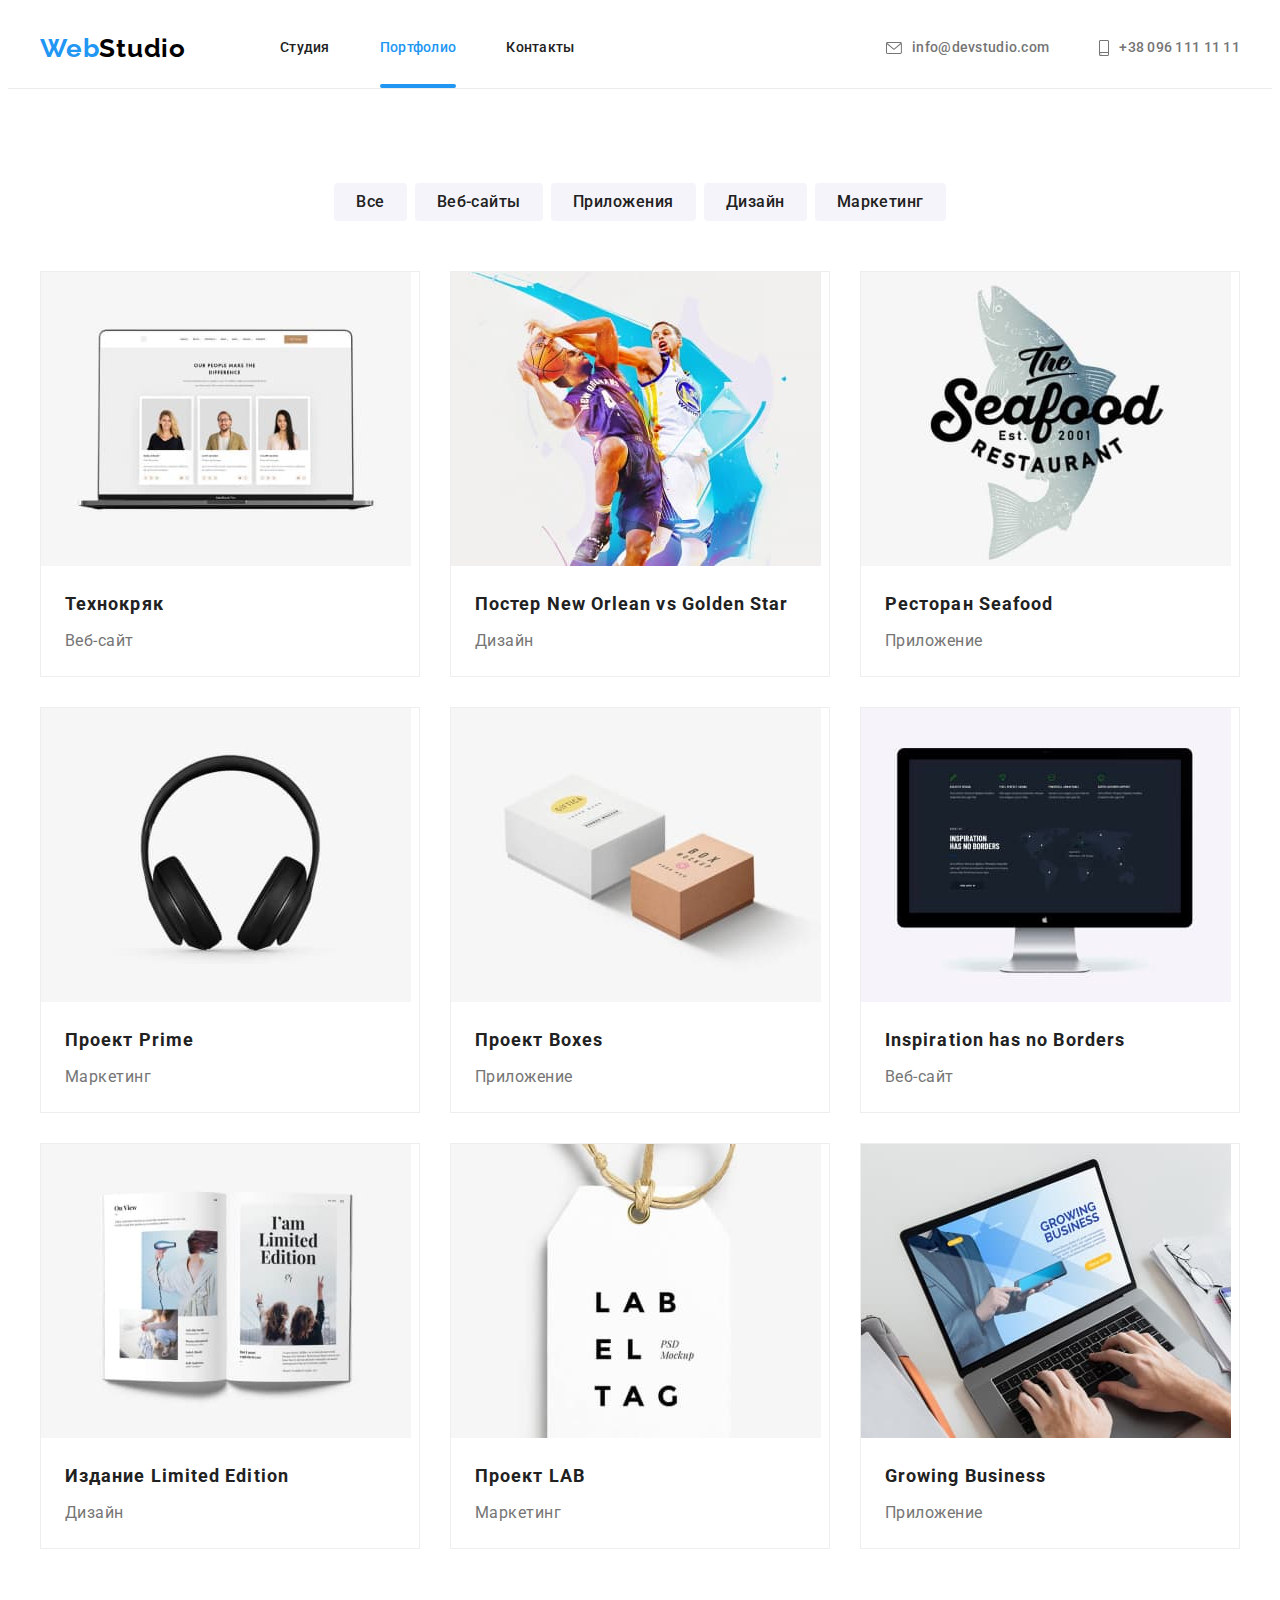
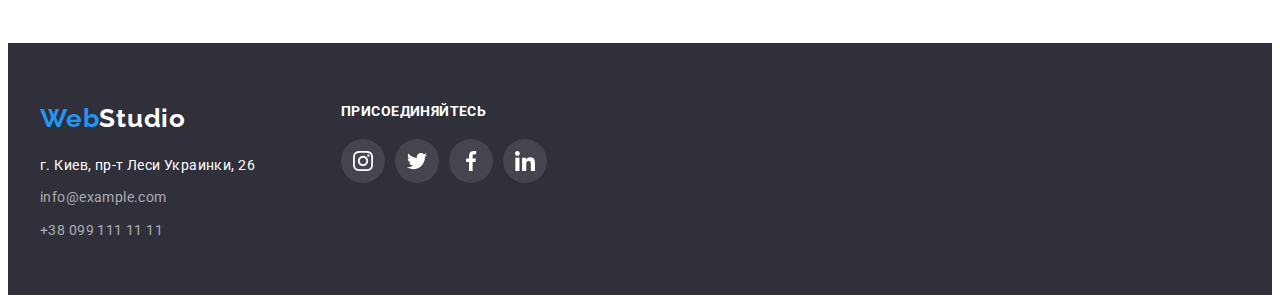
==== portfolio.html @ 0a87b2fb "Переносит файлы с ДЗ 5" ====
<!DOCTYPE html>
<html lang="ru">
  <head>
    <meta charset="UTF-8" />
    <meta http-equiv="X-UA-Compatible" content="IE=edge" />
    <meta name="viewport" content="width=device-width, initial-scale=1.0" />
    <title lang="en">WebStudio</title>
    <link rel="preconnect" href="https://fonts.gstatic.com" />
    <link
      href="https://fonts.googleapis.com/css2?family=Raleway:wght@700&family=Roboto:wght@400;500;700;900&display=swap"
      rel="stylesheet"
    />
    <link
      rel="stylesheet"
      href="https://cdnjs.cloudflare.com/ajax/libs/modern-normalize/1.0.0/modern-normalize.min.css"
      integrity="sha512-ISS7cAi1PEhQ8jnbJpJZMd29NlhNj4AWYyLOSp2CE/CsHxTCu+r+t0D2yoJudVrd0/8fTVPUVDzY5Tvli75u/g=="
      crossorigin="anonymous"
    />
    <link rel="stylesheet" href="./css/styles.css" />
  </head>
  <body>
    <!-- HEADER -->
    <header class="header">
      <div class="container header-container">
        <nav class="nav-header">
          <a class="link-logo link" href="./index.html" lang="en"
            ><span class="logo-first-part">Web</span>Studio</a
          >
          <ul class="menu">
            <li class="menu-item list">
              <a class="menu-link link" href="./index.html">Студия</a>
            </li>
            <li class="menu-item list">
              <a class="menu-link link current" href="./portfolio.html">Портфолио</a>
            </li>
            <li class="menu-item list">
              <a class="menu-link link" href="#">Контакты</a>
            </li>
          </ul>
        </nav>
        <ul class="list-contact">
          <li class="list-contact-item list">
            <a class="list-contact-link link" href="mailto:info@devstudio.com">
              <svg class="header-contact-icon envelope">
                <use href="./images/icons.svg#envelope"></use>
              </svg>
              info@devstudio.com</a
            >
          </li>
          <li class="list-contact-item list">
            <a class="list-contact-link link" href="tel:+380961111111">
              <svg class="header-contact-icon smartphone">
                <use href="./images/icons.svg#smartphone"></use>
              </svg>
              +38 096 111 11 11</a
            >
          </li>
        </ul>
      </div>
    </header>

    <main>
      <!--PORTFOLIO-->
      <section class="portfolio-section section">
        <div class="container">
          <h2 class="visually-hidden">Портфолио</h2>
          <ul class="list-filter list">
            <li class="list-filter-item">
              <button class="filter-button" type="button">Все</button>
            </li>
            <li class="list-filter-item">
              <button class="filter-button" type="button">Веб-сайты</button>
            </li>
            <li class="list-filter-item">
              <button class="filter-button" type="button">Приложения</button>
            </li>
            <li class="list-filter-item">
              <button class="filter-button" type="button">Дизайн</button>
            </li>
            <li class="list-filter-item">
              <button class="filter-button" type="button">Маркетинг</button>
            </li>
          </ul>

          <ul class="list-portfolio list">
            <li class="list-portfolio-item">
              <a href="#" class="list-potfolio-link-wrapper link">
              <div class="list-portfolio-img-wrapper">
              <img
                class="list-portfolio-image"
                src="./images/portfolio/portfolio-1.jpg"
                alt="Фото сотрудников"
              />
              <p class="overlay-portfolio">Технокряк это современная площадка распространения коронавируса. Компании используют эту платформу для цифрового шпионажа и атак на защищённые сервера конкурентов</p>
              </div>
              <div class="list-portfolio-content">
              <h3 class="list-portfolio-title">Технокряк</h3>
              <p class="description-portfolio">Веб-сайт</p>
              </div>
              </a>
            </li>
            <li class="list-portfolio-item">
              <a href="#" class="list-potfolio-link-wrapper link">
              <div class="list-portfolio-img-wrapper">
              <img
                class="list-portfolio-image"
                src="./images/portfolio/portfolio-2.jpg"
                alt="Двое парней играют в баскетбол"
              />
              <p class="overlay-portfolio">Технокряк это современная площадка распространения коронавируса. Компании используют эту платформу для цифрового шпионажа и атак на защищённые сервера конкурентов</p>
              </div>
              <div class="list-portfolio-content">
              <h3 class="list-portfolio-title">
                Постер <span lang="en">New Orlean vs Golden Star</span>
              </h3>
              <p class="description-portfolio">Дизайн</p>
            </div>
            </a>
            </li>
            <li class="list-portfolio-item">
              <a href="#" class="list-potfolio-link-wrapper link">
              <div class="list-portfolio-img-wrapper">
              <img
                class="list-portfolio-image"
                src="./images/portfolio/portfolio-3.jpg"
                alt="Рыба"
              />
              <p class="overlay-portfolio">Технокряк это современная площадка распространения коронавируса. Компании используют эту платформу для цифрового шпионажа и атак на защищённые сервера конкурентов</p>
              </div>
              <div class="list-portfolio-content">
              <h3 class="list-portfolio-title">
                Ресторан <span lang="en">Seafood</span>
              </h3>
              <p class="description-portfolio">Приложение</p>
            </div>
            </a>
            </li>
            <li class="list-portfolio-item">
              <a href="#" class="list-potfolio-link-wrapper link">
              <div class="list-portfolio-img-wrapper">
              <img
                class="list-portfolio-image"
                src="./images/portfolio/portfolio-4.jpg"
                alt="Наушники"
              />
              <p class="overlay-portfolio">Технокряк это современная площадка распространения коронавируса. Компании используют эту платформу для цифрового шпионажа и атак на защищённые сервера конкурентов</p>
              </div>
              <div class="list-portfolio-content">
              <h3 class="list-portfolio-title">
                Проект <span lang="en">Prime</span>
              </h3>
              <p class="description-portfolio">Маркетинг</p>
            </div>
            </a>
            </li>
            <li class="list-portfolio-item">
              <a href="#" class="list-potfolio-link-wrapper link">
              <div class="list-portfolio-img-wrapper"> 
              <img
                class="list-portfolio-image"
                src="./images/portfolio/portfolio-5.jpg"
                alt="Коробки"
              />
              <p class="overlay-portfolio">Технокряк это современная площадка распространения коронавируса. Компании используют эту платформу для цифрового шпионажа и атак на защищённые сервера конкурентов</p>
              </div>
              <div class="list-portfolio-content">
              <h3 class="list-portfolio-title">
                Проект <span lang="en">Boxes</span>
              </h3>
              <p class="description-portfolio">Приложение</p>
            </div>
            </a>
            </li>
            <li class="list-portfolio-item">
              <a href="#" class="list-potfolio-link-wrapper link">
              <div class="list-portfolio-img-wrapper">
              <img
                class="list-portfolio-image"
                src="./images/portfolio/portfolio-6.jpg"
                alt="Монитор"
              />
              <p class="overlay-portfolio">Технокряк это современная площадка распространения коронавируса. Компании используют эту платформу для цифрового шпионажа и атак на защищённые сервера конкурентов</p>
              </div>
              <div class="list-portfolio-content">
              <h3 class="list-portfolio-title" lang="en">
                Inspiration has no Borders
              </h3>
              <p class="description-portfolio">Веб-сайт</p>
            </div>
            </a>
            </li>
            <li class="list-portfolio-item">
              <a href="#" class="list-potfolio-link-wrapper link">
              <div class="list-portfolio-img-wrapper">
              <img
                class="list-portfolio-image"
                src="./images/portfolio/portfolio-7.jpg"
                alt="Открытая книга"
              />
              <p class="overlay-portfolio">Технокряк это современная площадка распространения коронавируса. Компании используют эту платформу для цифрового шпионажа и атак на защищённые сервера конкурентов</p>
              </div>
              <div class="list-portfolio-content">
              <h3 class="list-portfolio-title">
                Издание <span lang="en">Limited Edition</span>
              </h3>
              <p class="description-portfolio">Дизайн</p>
            </div>
            </a>
            </li>
            <li class="list-portfolio-item">
              <a href="#" class="list-potfolio-link-wrapper link">
              <div class="list-portfolio-img-wrapper">
              <img
                class="list-portfolio-image"
                src="./images/portfolio/portfolio-8.jpg"
                alt="Бирка"
              />
              <p class="overlay-portfolio">Технокряк это современная площадка распространения коронавируса. Компании используют эту платформу для цифрового шпионажа и атак на защищённые сервера конкурентов</p>
              </div>
              <div class="list-portfolio-content">
              <h3 class="list-portfolio-title">
                Проект <span lang="en">LAB</span>
              </h3>
              <p class="description-portfolio">Маркетинг</p>
            </div>
            </a>
            </li>
            <li class="list-portfolio-item">
              <a href="#" class="list-potfolio-link-wrapper link">
              <div class="list-portfolio-img-wrapper">
              <img
                class="list-portfolio-image"
                src="./images/portfolio/portfolio-9.jpg"
                alt="Ноутбук"
              />
              <p class="overlay-portfolio">Технокряк это современная площадка распространения коронавируса. Компании используют эту платформу для цифрового шпионажа и атак на защищённые сервера конкурентов</p>
              </div>
              <div class="list-portfolio-content">
              <h3 class="list-portfolio-title" lang="en">Growing Business</h3>
              <p class="description-portfolio">Приложение</p>
            </div>
            </a>
            </li>
          </ul>
        </div>
      </div>
    </section>
    </main>

    <!--FOOTER-->
      <footer class="footer-section">
      <div class="container footer-container">
        <div class="contact">
          <a class="link-logo-footer link" href="./index.html" lang="en"
            ><span class="logo-first-part">Web</span>Studio</a
          >
          <address class="footer-contact">
            <ul class="contact-list">
              <li class="contact-list-item list">
                <a
                  class="contact-list-link link adress-color"
                  href="https://goo.gl/maps/uwmR4bDLLU36MTBo9"
                  target="_blank"
                  rel="noopener noreferrer"
                  >г. Киев, пр-т Леси Украинки, 26</a
                >
              </li>
              <li class="contact-list-item list">
                <a class="contact-list-link link" href="mailto:info@example.com"
                  >info@example.com</a
                >
              </li>
              <li class="contact-list-item list">
                <a class="contact-list-link link" href="tel:+380991111111"
                  >+38 099 111 11 11</a
                >
              </li>
            </ul>
          </address>
        </div>
        <div class="appeal">
          <h3 class="appeal-tittle">присоединяйтесь</h3>
          <ul class="appeal-list list">
            <li class="appeal-list-item">
              <a class="appeal-list-link link" href="">
                <svg class="appeal-social-icon">
                  <use href="./images/icons.svg#instagram"></use>
                </svg>
              </a>
            </li>
            <li class="appeal-list-item">
              <a class="appeal-list-link link" href="">
                <svg class="appeal-social-icon">
                  <use href="./images/icons.svg#twitter"></use>
                </svg>
              </a>
            </li>
            <li class="appeal-list-item">
              <a class="appeal-list-link link" href="">
                <svg class="appeal-social-icon">
                  <use href="./images/icons.svg#facebook"></use>
                </svg>
              </a>
            </li>
            <li class="appeal-list-item link">
              <a class="appeal-list-link" href="">
                <svg class="appeal-social-icon">
                  <use href="./images/icons.svg#linkedin"></use>
                </svg>
              </a>
            </li>
          </ul>
        </div>
      </div>
    </footer>
  </body>
</html>
---- css/styles.css ----
:root {
  --main-font: "Roboto", sans-serif;
  --secondary-font: "Raleway", sans-serif;
  --accent-color: #2196f3;
  --main-grey-color: #757575;
  --main-black-color: #212121;
  --gap-card-set: 30px;
  --duration: 250ms;
  --timing-function: cubic-bezier(0.4, 0, 0.2, 1);
}

h1,
h2,
h3,
h4,
h5,
h6,
p {
  margin-top: 0;
  margin-bottom: 0;
}

ul,
ol {
  margin-top: 0;
  margin-bottom: 0;
  padding-left: 0;
}

img {
  display: block;
  max-width: 100%;
  height: auto;
}

.list {
  list-style: none;
}

.link {
  text-decoration: none;
}

.container {
  width: 1200px;
  padding-left: 15px;
  padding-right: 15px;
  margin: 0 auto;
}

.section {
  padding-top: 94px;
  padding-bottom: 94px;
}
body {
  font-family: var(--main-font);
}

/* ============= COMPONENTS ============= */
.title {
  font-weight: 700;
  font-size: 36px;
  line-height: 1.16;
  text-align: center;
  letter-spacing: 0.03em;
  color: var(--main-black-color);
  margin-bottom: 50px;
}

.soc-networks-list {
  display: flex;
  justify-content: space-between;
  width: 206px;
  height: 44px;
  margin: auto;
}

.soc-networks-link {
  display: flex;
  justify-content: center;
  align-items: center;
  width: 44px;
  height: 44px;
  background-color: #ffffff;
  border-radius: 50%;
  transition: background-color var(--duration) var(--timing-function);
}

.soc-networks-link:hover,
.soc-networks-link:focus {
  background-color: var(--accent-color);
}

.soc-networks-icon {
  width: 20px;
  height: 20px;
  fill: #afb1b8;
  transition: fill var(--duration) var(--timing-function);
}

.soc-networks-link:hover .soc-networks-icon,
.soc-networks-link:focus .soc-networks-icon {
  fill: #ffffff;
}

/* =============END COMPONENTS ============= */

/*===================HEADER===================*/

.header {
  border-bottom: 1px solid #ececec;
}
.header-container {
  display: flex;
  align-items: center;
  justify-content: space-between;
}

.nav-header {
  display: flex;
  align-items: center;
}

.link-logo {
  font-family: var(--secondary-font);
  font-weight: 700;
  font-size: 26px;
  line-height: 1.19;
  letter-spacing: 0.03em;
  color: #000000;
  margin-right: 94px;
}

.logo-first-part {
  color: #2196f3;
}
.menu {
  display: flex;
}

.menu-item:not(:last-child) {
  margin-right: 50px;
}

.menu-link {
  font-weight: 500;
  font-size: 14px;
  line-height: 1.14;
  letter-spacing: 0.02em;
  color: var(--main-black-color);
  position: relative;
  display: block;
  padding-top: 32px;
  padding-bottom: 32px;
  transition: color var(--duration) var(--timing-function);
}

.menu-link.current::after {
  content: "";
  position: absolute;
  left: 0;
  bottom: 0;
  display: block;
  width: 100%;
  height: 4px;
  background-color: var(--accent-color);
  border-radius: 2px;
}

.current {
  color: var(--accent-color);
}

.menu-link:hover,
.menu-link:focus {
  color: var(--accent-color);
}

.list-contact {
  display: flex;
  align-items: center;
}

.list-contact-item {
  display: flex;
  justify-content: center;
  align-items: center;
}
.list-contact-item:not(:last-child) {
  margin-right: 50px;
}

.header-contact-icon {
  fill: var(--main-grey-color);
  margin-right: 10px;
  transition: fill var(--duration) var(--timing-function);
}

.envelope {
  width: 16px;
  height: 12px;
  fill: currentColor;
}
.smartphone {
  width: 10px;
  height: 16px;
  fill: currentColor;
}

.list-contact-link {
  display: flex;
  justify-content: center;
  align-items: center;
  font-weight: 500;
  font-size: 14px;
  line-height: 1.4;
  letter-spacing: 0.02em;
  color: var(--main-grey-color);
  transition: color var(--duration) var(--timing-function);
}

.list-contact-link:hover,
.list-contact-link:focus {
  color: var(--accent-color);
}
.header-contact-icon:hover,
.header-contact-icon:focus {
  fill: var(--accent-color);
}
.list-contact-link:hover .header-contact-icon,
.list-contact-link:focus .header-contact-icon {
  fill: var(--accent-color);
}

/*=================END HEADER=================*/

/*===================HERO=====================*/

.overlay {
  max-width: 1600px;
  height: 600px;
  margin-left: auto;
  margin-right: auto;
  background-color: #c4c4c4;
  background-image: linear-gradient(
      to right,
      rgba(47, 48, 58, 0.4),
      rgba(47, 48, 58, 0.4)
    ),
    url(../images/hero/bg.jpg);
  background-repeat: no-repeat;
  background-size: cover;
}

.hero-section {
  text-align: center;
  padding-top: 200px;
  padding-bottom: 200px;
}
.hero-title {
  font-weight: 900;
  font-size: 44px;
  line-height: 1.36;
  text-align: center;
  letter-spacing: 0.06em;
  color: #ffffff;
  text-transform: uppercase;
  margin-bottom: 30px;
}

.modal-btn {
  padding: 10px 32px;
  border-radius: 4px;
  font-weight: 700;
  font-size: 16px;
  line-height: 1.87;
  letter-spacing: 0.06em;
  background-color: #2196f3;
  color: #ffffff;
  cursor: pointer;
  border: #2196f3;
  box-shadow: 0px 4px 4px rgba(0, 0, 0, 0.15);
  transition: background-color var(--duration) var(--timing-function);
}

.modal-btn:hover,
.modal-btn:focus {
  background-color: #188ce8;
}

/*=================END HERO=================*/

/*=================ADVANTAGE=================*/

.advantage-section {
  padding-bottom: 0;
}

.visually-hidden {
  position: absolute;
  width: 1px;
  height: 1px;
  margin: -1px;
  border: 0;
  padding: 0;
  white-space: nowrap;
  clip-path: inset(100%);
  clip: rect(0 0 0 0);
  overflow: hidden;
}
.advantage-list {
  display: flex;
}

.advantage-list-item {
  width: 270px;
  /*height: 101px;*/
}
.advantage-list-item:not(:last-child) {
  margin-right: 30px;
}

.advantage-icon-border {
  padding: 25px 100px;
  width: 270px;
  height: 120px;
  background: #f5f4fa;
  border-radius: 4px;
  margin-bottom: 30px;
}
.advantage-icon {
  width: 70px;
  height: 70px;
}
.advantage-title {
  font-size: 14px;
  line-height: 1.42;
  letter-spacing: 0.03em;
  text-transform: uppercase;
  color: var(--main-black-color);
  margin-bottom: 10px;
}

.description {
  font-size: 14px;
  line-height: 1.71;
  letter-spacing: 0.03em;
  color: var(--main-grey-color);
}
/*=================END ADVANTAGE=================*/

/*=================DOING=================*/

.doing-list {
  display: flex;
  justify-content: center;
  margin-right: calc(- 1 * var(--gap-card-set));
}

.doing-list-item {
  margin-right: var(--gap-card-set);
}

.doing-list-image-wrapper {
  position: relative;
}

.overlay-wrapper {
  position: absolute;
  bottom: 0;
  left: 0;
  width: 100%;
  height: 70px;
  background-color: rgba(47, 48, 58, 0.8);
}

.overlay-doing {
  position: absolute;
  width: 100%;
  height: 100%;
  padding-top: 27px;
  padding-bottom: 27px;
  font-family: var(--main-font);
  font-weight: 700;
  font-size: 14px;
  line-height: 16px;
  text-align: center;
  letter-spacing: 0.03em;
  text-transform: uppercase;
  color: #ffffff;
}

/*=================END DOING=================*/

/*=================TEAM=================*/

.section-team {
  background: #f5f4fa;
}

.team-list {
  display: flex;
  margin-right: calc(- 1 * var(--gap-card-set));
}

.team-list-item {
  width: 270px;
  height: 428px;
  flex-basis: calc(100% / 4 - var(--gap-card-set));
  margin-right: var(--gap-card-set);
  background: #ffffff;
  box-shadow: 0px 1px 3px rgba(0, 0, 0, 0.12), 0px 1px 1px rgba(0, 0, 0, 0.14),
    0px 2px 1px rgba(0, 0, 0, 0.2);
  border-radius: 0px 0px 4px 4px;
}

.team-list-content {
  padding-top: 30px;
  padding-bottom: 30px;
}

.team-title {
  font-weight: 500;
  font-size: 16px;
  line-height: 1.18;
  letter-spacing: 0.03em;
  color: var(--main-black-color);
  margin-bottom: 10px;
  text-align: center;
}

.position {
  font-weight: 400;
  font-size: 16px;
  line-height: 1.18;
  letter-spacing: 0.03em;
  color: var(--main-grey-color);
  text-align: center;
  margin-bottom: 16px;
}

/*=================END TEAM=================*/

/*=================CUSTOMERS=================*/

.customers-list {
  display: flex;
}

.customers-list-item:not(:last-child) {
  margin-right: 30px;
}

.customers-list-link {
  display: flex;
  align-items: center;
  justify-content: center;
  width: 170px;
  height: 92px;
  border: 1px solid #afb1b8;
  box-sizing: border-box;
  border-radius: 4px;
  transition: border 250ms cubic-bezier(0.4, 0, 0.2, 1);
}

.customers-icon {
  width: 106px;
  height: 60px;
  fill: #afb1b8;
  transition: fill var(--duration) var(--timing-function);
}
.customers-list-link:hover,
.customers-list-link:focus {
  border: 1px solid var(--accent-color);
}
.customers-list-link:focus {
  outline: none;
}

.customers-icon:hover,
.customers-icon:focus {
  fill: var(--accent-color);
}

.customers-list-link:hover .customers-icon,
.customers-list-link:focus .customers-icon {
  fill: var(--accent-color);
}
/*===============END CUSTOMERS===============*/

/*=================FOOTER=================*/

.footer-section {
  padding-top: 60px;
  padding-bottom: 60px;
  background: #2f303a;
}

.footer-container {
  display: flex;
  flex-wrap: nowrap;
}

.link-logo-footer {
  font-family: var(--secondary-font);
  font-weight: 700;
  font-size: 26px;
  line-height: 1.19;
  letter-spacing: 0.03em;
  color: #ffffff;
}

.footer-contact {
  width: 231px;
  height: 81px;
  margin-top: 20px;
  margin-right: 70px;
}

.contact-list-item:not(:last-child) {
  margin-bottom: 9px;
}

.contact-list-link {
  font-style: normal;
  font-weight: 400;
  font-size: 14px;
  line-height: 1.71;
  letter-spacing: 0.03em;
  color: rgba(255, 255, 255, 0.6);
}

.adress-color {
  color: #ffffff;
}

.appeal-tittle {
  font-family: var(--main-font);
  font-weight: 700;
  font-size: 14px;
  line-height: 16px;
  letter-spacing: 0.03em;
  text-transform: uppercase;
  color: #ffffff;
  margin-bottom: 20px;
}
.appeal-list {
  display: flex;
}

.appeal-list-item {
  display: flex;
  justify-content: center;
  align-items: center;
  border-radius: 50%;
}

.appeal-list-item:not(:last-child) {
  margin-right: 10px;
}

.appeal-list-link {
  display: flex;
  justify-content: center;
  align-items: center;
  width: 44px;
  height: 44px;
  background: rgba(255, 255, 255, 0.1);
  border-radius: 50%;
  transition: background-color var(--duration) var(--timing-function);
}

.appeal-list-link:hover,
.appeal-list-link:focus {
  cursor: pointer;
  background-color: var(--accent-color);
}

.appeal-social-icon {
  display: flex;
  width: 20px;
  height: 20px;
  justify-content: center;
  align-items: center;
  fill: #ffffff;
}

/*=================END FOOTER=================*/

/*=================PORTFOLIO=================*/

.list-filter {
  display: flex;
  justify-content: center;
  margin-bottom: 50px;
}

.list-filter-item:not(:last-child) {
  margin-right: 8px;
}

.filter-button {
  padding: 6px 22px;
  font-family: var(--main-font);
  font-weight: 500;
  font-size: 16px;
  line-height: 1.62;
  text-align: center;
  letter-spacing: 0.03em;
  color: var(--main-black-color);
  cursor: pointer;
  background: #f5f4fa;
  border-radius: 4px;
  border: #757575;
  transition: color var(--duration) var(--timing-function),
    background-color var(--duration) var(--timing-function);
}

.filter-button:hover,
.filter-button:focus {
  background-color: var(--accent-color);
  color: #ffffff;
  box-shadow: 0px 3px 1px rgba(0, 0, 0, 0.1), 0px 1px 2px rgba(0, 0, 0, 0.08),
    0px 2px 2px rgba(0, 0, 0, 0.12);
  border-radius: 4px;
}

.filter-button:active {
  background-color: var(--accent-color);
  color: #ffffff;
}

.list-portfolio {
  display: flex;
  flex-wrap: wrap;
  margin-right: -30px;
  margin-bottom: -30px;
}

.list-portfolio-item {
  flex-basis: calc((100% - 90px) / 3);
  margin-right: 30px;
  margin-bottom: 30px;
  background: #ffffff;
  border: 1px solid #eeeeee;
  box-sizing: border-box;
  transition: box-shadow var(--duration) var(--timing-function);
}

.list-portfolio-item:hover,
.list-portfolio-item:focus {
  box-shadow: 0px 1px 1px rgba(0, 0, 0, 0.12), 0px 4px 4px rgba(0, 0, 0, 0.06),
    1px 4px 6px rgba(0, 0, 0, 0.16);
  cursor: pointer;
}

.list-portfolio-img-wrapper {
  position: relative;
  overflow: hidden;
}

.list-portfolio-image {
  width: 370px;
  height: 294px;
}

.overlay-portfolio {
  position: absolute;
  top: 0;
  left: 0;
  width: 100%;
  height: 100%;
  color: #ffffff;
  font-size: 18px;
  line-height: 28px;
  letter-spacing: 0.03em;
  padding: 63px 24px;
  background-color: rgba(33, 150, 243, 0.9);
  /*overflow: auto;*/
  transform: translateY(100%);
  transition: transform var(--duration) var(--timing-function);
}

.list-potfolio-link-wrapper:hover .overlay-portfolio,
.list-potfolio-link-wrapper:focus .overlay-portfolio {
  transform: translateY(0%);
}

.list-portfolio-content {
  padding: 20px 24px;
}

.list-portfolio-title {
  font-weight: 700;
  font-size: 18px;
  line-height: 2;
  letter-spacing: 0.06em;
  color: var(--main-black-color);
  margin-bottom: 4px;
}

.description-portfolio {
  font-weight: 400;
  font-size: 16px;
  line-height: 1.87;
  letter-spacing: 0.03em;
  color: var(--main-grey-color);
}
/*=====================END PORTFOLIO====================*/

/* ============= MODAL WINDOW ============= */
.backdrop {
  position: fixed;
  top: 0;
  left: 0;
  width: 100%;
  height: 100%;
  background-color: rgba(0, 0, 0, 0.2);
  z-index: 100;
  transition: opacity var(--duration) var(--timing-function),
    visibility var(--duration) var(--timing-function);
}

.is-hidden {
  opacity: 0;
  visibility: hidden;
  pointer-events: none;
}

.modal {
  position: absolute;
  top: 50%;
  left: 50%;
  transform: translate(-50%, -50%);
  width: 528px;
  height: 581px;
  background-color: #ffffff;
  box-shadow: 0px 1px 3px rgba(0, 0, 0, 0.12), 0px 1px 1px rgba(0, 0, 0, 0.14),
    0px 2px 1px rgba(0, 0, 0, 0.2);
  border-radius: 4px;
}
.modal-close-btn {
  position: absolute;
  width: 30px;
  height: 30px;
  top: 8px;
  right: 8px;
  padding: 0;
  background-color: #ffffff;
  border: 1px solid rgba(0, 0, 0, 0.1);
  border-radius: 50%;
  box-sizing: border-box;
}
.close-btn-icon {
  position: absolute;
  top: 5px;
  right: 5px;
  width: 18px;
  height: 18px;
  padding: 0;
  cursor: pointer;
}

/* ============= END MODAL WINDOW ============= */
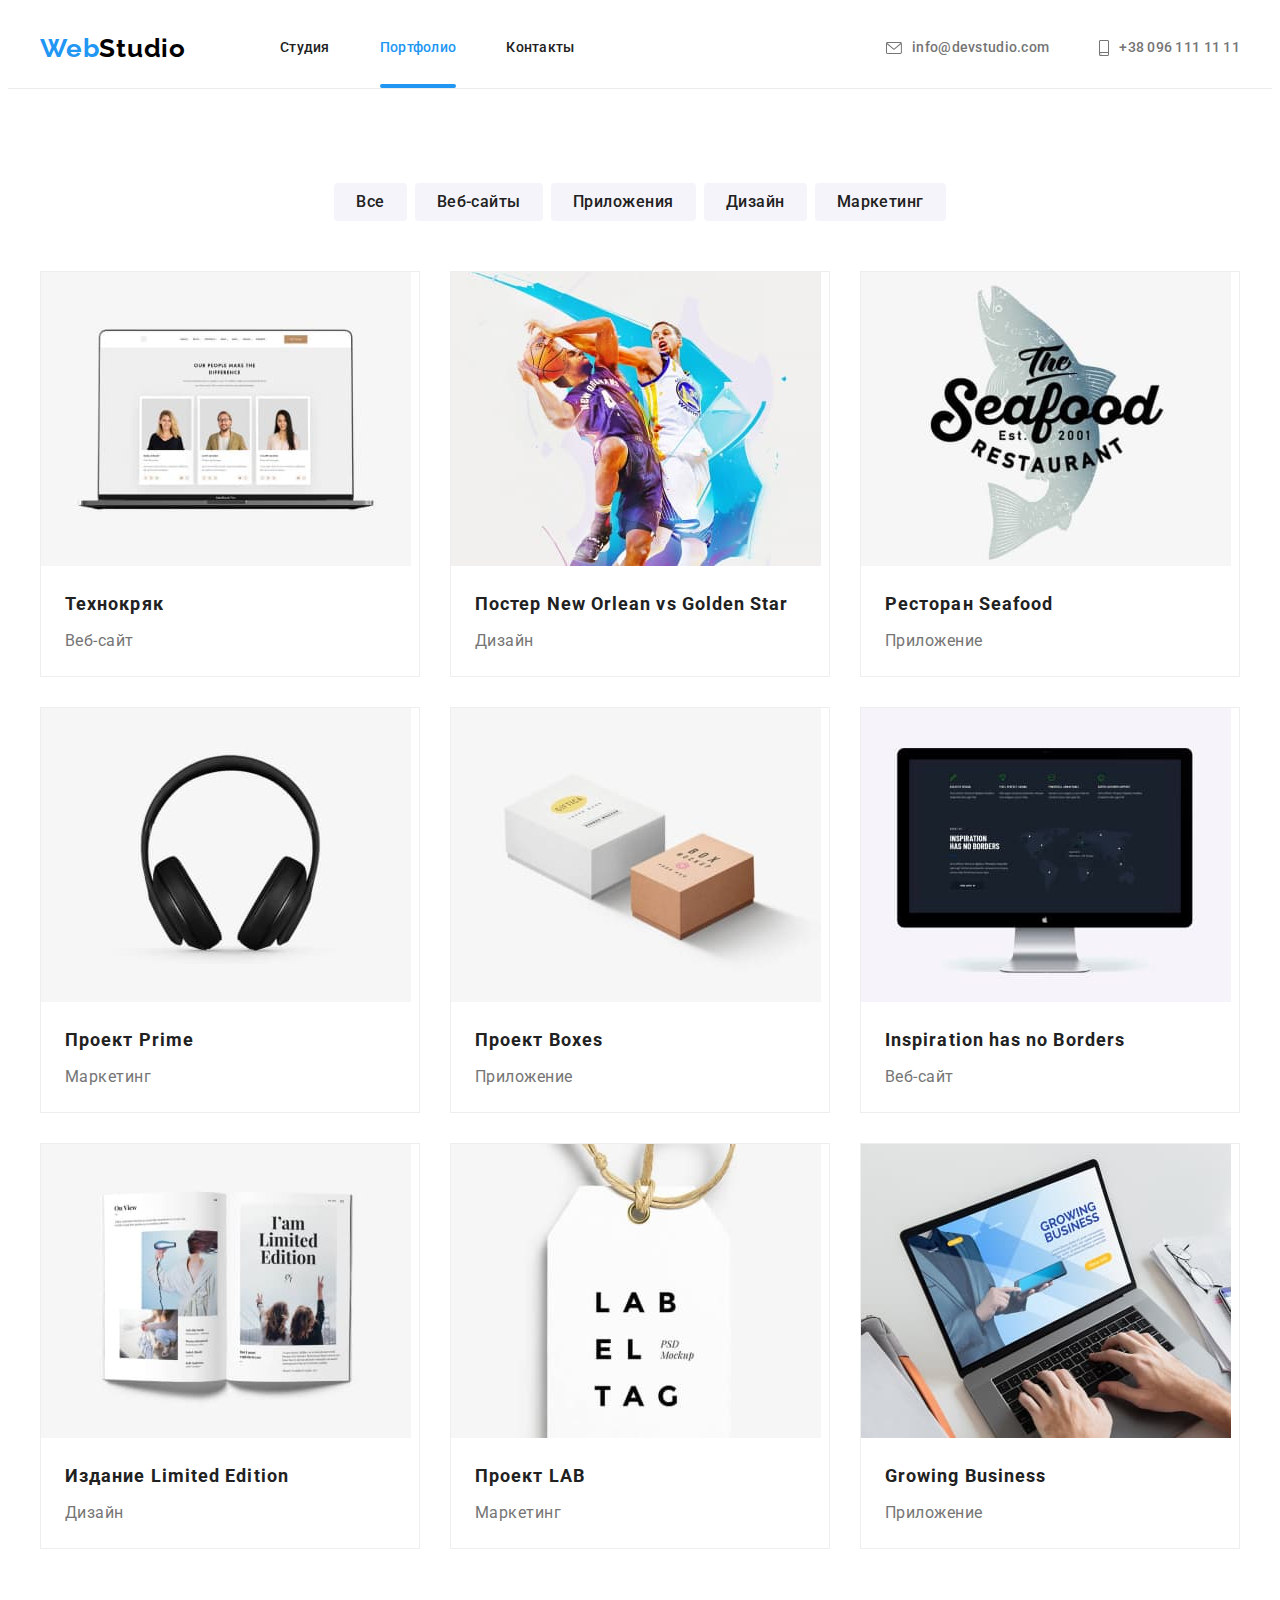
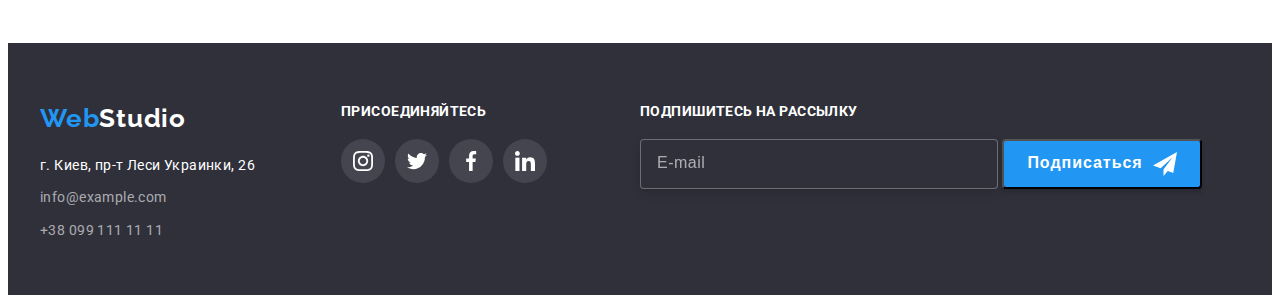
==== commit ca54366d: "Оформления элементов форм" ====
--- a/portfolio.html
+++ b/portfolio.html
@@ -31,7 +31,9 @@
               <a class="menu-link link" href="./index.html">Студия</a>
             </li>
             <li class="menu-item list">
-              <a class="menu-link link current" href="./portfolio.html">Портфолио</a>
+              <a class="menu-link link current" href="./portfolio.html"
+                >Портфолио</a
+              >
             </li>
             <li class="menu-item list">
               <a class="menu-link link" href="#">Контакты</a>
@@ -85,170 +87,207 @@
           <ul class="list-portfolio list">
             <li class="list-portfolio-item">
               <a href="#" class="list-potfolio-link-wrapper link">
-              <div class="list-portfolio-img-wrapper">
-              <img
-                class="list-portfolio-image"
-                src="./images/portfolio/portfolio-1.jpg"
-                alt="Фото сотрудников"
-              />
-              <p class="overlay-portfolio">Технокряк это современная площадка распространения коронавируса. Компании используют эту платформу для цифрового шпионажа и атак на защищённые сервера конкурентов</p>
-              </div>
-              <div class="list-portfolio-content">
-              <h3 class="list-portfolio-title">Технокряк</h3>
-              <p class="description-portfolio">Веб-сайт</p>
-              </div>
-              </a>
-            </li>
-            <li class="list-portfolio-item">
-              <a href="#" class="list-potfolio-link-wrapper link">
-              <div class="list-portfolio-img-wrapper">
-              <img
-                class="list-portfolio-image"
-                src="./images/portfolio/portfolio-2.jpg"
-                alt="Двое парней играют в баскетбол"
-              />
-              <p class="overlay-portfolio">Технокряк это современная площадка распространения коронавируса. Компании используют эту платформу для цифрового шпионажа и атак на защищённые сервера конкурентов</p>
-              </div>
-              <div class="list-portfolio-content">
-              <h3 class="list-portfolio-title">
-                Постер <span lang="en">New Orlean vs Golden Star</span>
-              </h3>
-              <p class="description-portfolio">Дизайн</p>
-            </div>
-            </a>
-            </li>
-            <li class="list-portfolio-item">
-              <a href="#" class="list-potfolio-link-wrapper link">
-              <div class="list-portfolio-img-wrapper">
-              <img
-                class="list-portfolio-image"
-                src="./images/portfolio/portfolio-3.jpg"
-                alt="Рыба"
-              />
-              <p class="overlay-portfolio">Технокряк это современная площадка распространения коронавируса. Компании используют эту платформу для цифрового шпионажа и атак на защищённые сервера конкурентов</p>
-              </div>
-              <div class="list-portfolio-content">
-              <h3 class="list-portfolio-title">
-                Ресторан <span lang="en">Seafood</span>
-              </h3>
-              <p class="description-portfolio">Приложение</p>
-            </div>
-            </a>
-            </li>
-            <li class="list-portfolio-item">
-              <a href="#" class="list-potfolio-link-wrapper link">
-              <div class="list-portfolio-img-wrapper">
-              <img
-                class="list-portfolio-image"
-                src="./images/portfolio/portfolio-4.jpg"
-                alt="Наушники"
-              />
-              <p class="overlay-portfolio">Технокряк это современная площадка распространения коронавируса. Компании используют эту платформу для цифрового шпионажа и атак на защищённые сервера конкурентов</p>
-              </div>
-              <div class="list-portfolio-content">
-              <h3 class="list-portfolio-title">
-                Проект <span lang="en">Prime</span>
-              </h3>
-              <p class="description-portfolio">Маркетинг</p>
-            </div>
-            </a>
-            </li>
-            <li class="list-portfolio-item">
-              <a href="#" class="list-potfolio-link-wrapper link">
-              <div class="list-portfolio-img-wrapper"> 
-              <img
-                class="list-portfolio-image"
-                src="./images/portfolio/portfolio-5.jpg"
-                alt="Коробки"
-              />
-              <p class="overlay-portfolio">Технокряк это современная площадка распространения коронавируса. Компании используют эту платформу для цифрового шпионажа и атак на защищённые сервера конкурентов</p>
-              </div>
-              <div class="list-portfolio-content">
-              <h3 class="list-portfolio-title">
-                Проект <span lang="en">Boxes</span>
-              </h3>
-              <p class="description-portfolio">Приложение</p>
-            </div>
-            </a>
-            </li>
-            <li class="list-portfolio-item">
-              <a href="#" class="list-potfolio-link-wrapper link">
-              <div class="list-portfolio-img-wrapper">
-              <img
-                class="list-portfolio-image"
-                src="./images/portfolio/portfolio-6.jpg"
-                alt="Монитор"
-              />
-              <p class="overlay-portfolio">Технокряк это современная площадка распространения коронавируса. Компании используют эту платформу для цифрового шпионажа и атак на защищённые сервера конкурентов</p>
-              </div>
-              <div class="list-portfolio-content">
-              <h3 class="list-portfolio-title" lang="en">
-                Inspiration has no Borders
-              </h3>
-              <p class="description-portfolio">Веб-сайт</p>
-            </div>
-            </a>
-            </li>
-            <li class="list-portfolio-item">
-              <a href="#" class="list-potfolio-link-wrapper link">
-              <div class="list-portfolio-img-wrapper">
-              <img
-                class="list-portfolio-image"
-                src="./images/portfolio/portfolio-7.jpg"
-                alt="Открытая книга"
-              />
-              <p class="overlay-portfolio">Технокряк это современная площадка распространения коронавируса. Компании используют эту платформу для цифрового шпионажа и атак на защищённые сервера конкурентов</p>
-              </div>
-              <div class="list-portfolio-content">
-              <h3 class="list-portfolio-title">
-                Издание <span lang="en">Limited Edition</span>
-              </h3>
-              <p class="description-portfolio">Дизайн</p>
-            </div>
-            </a>
-            </li>
-            <li class="list-portfolio-item">
-              <a href="#" class="list-potfolio-link-wrapper link">
-              <div class="list-portfolio-img-wrapper">
-              <img
-                class="list-portfolio-image"
-                src="./images/portfolio/portfolio-8.jpg"
-                alt="Бирка"
-              />
-              <p class="overlay-portfolio">Технокряк это современная площадка распространения коронавируса. Компании используют эту платформу для цифрового шпионажа и атак на защищённые сервера конкурентов</p>
-              </div>
-              <div class="list-portfolio-content">
-              <h3 class="list-portfolio-title">
-                Проект <span lang="en">LAB</span>
-              </h3>
-              <p class="description-portfolio">Маркетинг</p>
-            </div>
-            </a>
-            </li>
-            <li class="list-portfolio-item">
-              <a href="#" class="list-potfolio-link-wrapper link">
-              <div class="list-portfolio-img-wrapper">
-              <img
-                class="list-portfolio-image"
-                src="./images/portfolio/portfolio-9.jpg"
-                alt="Ноутбук"
-              />
-              <p class="overlay-portfolio">Технокряк это современная площадка распространения коронавируса. Компании используют эту платформу для цифрового шпионажа и атак на защищённые сервера конкурентов</p>
-              </div>
-              <div class="list-portfolio-content">
-              <h3 class="list-portfolio-title" lang="en">Growing Business</h3>
-              <p class="description-portfolio">Приложение</p>
-            </div>
-            </a>
+                <div class="list-portfolio-img-wrapper">
+                  <img
+                    class="list-portfolio-image"
+                    src="./images/portfolio/portfolio-1.jpg"
+                    alt="Фото сотрудников"
+                  />
+                  <p class="overlay-portfolio">
+                    Технокряк это современная площадка распространения
+                    коронавируса. Компании используют эту платформу для
+                    цифрового шпионажа и атак на защищённые сервера конкурентов
+                  </p>
+                </div>
+                <div class="list-portfolio-content">
+                  <h3 class="list-portfolio-title">Технокряк</h3>
+                  <p class="description-portfolio">Веб-сайт</p>
+                </div>
+              </a>
+            </li>
+            <li class="list-portfolio-item">
+              <a href="#" class="list-potfolio-link-wrapper link">
+                <div class="list-portfolio-img-wrapper">
+                  <img
+                    class="list-portfolio-image"
+                    src="./images/portfolio/portfolio-2.jpg"
+                    alt="Двое парней играют в баскетбол"
+                  />
+                  <p class="overlay-portfolio">
+                    Технокряк это современная площадка распространения
+                    коронавируса. Компании используют эту платформу для
+                    цифрового шпионажа и атак на защищённые сервера конкурентов
+                  </p>
+                </div>
+                <div class="list-portfolio-content">
+                  <h3 class="list-portfolio-title">
+                    Постер <span lang="en">New Orlean vs Golden Star</span>
+                  </h3>
+                  <p class="description-portfolio">Дизайн</p>
+                </div>
+              </a>
+            </li>
+            <li class="list-portfolio-item">
+              <a href="#" class="list-potfolio-link-wrapper link">
+                <div class="list-portfolio-img-wrapper">
+                  <img
+                    class="list-portfolio-image"
+                    src="./images/portfolio/portfolio-3.jpg"
+                    alt="Рыба"
+                  />
+                  <p class="overlay-portfolio">
+                    Технокряк это современная площадка распространения
+                    коронавируса. Компании используют эту платформу для
+                    цифрового шпионажа и атак на защищённые сервера конкурентов
+                  </p>
+                </div>
+                <div class="list-portfolio-content">
+                  <h3 class="list-portfolio-title">
+                    Ресторан <span lang="en">Seafood</span>
+                  </h3>
+                  <p class="description-portfolio">Приложение</p>
+                </div>
+              </a>
+            </li>
+            <li class="list-portfolio-item">
+              <a href="#" class="list-potfolio-link-wrapper link">
+                <div class="list-portfolio-img-wrapper">
+                  <img
+                    class="list-portfolio-image"
+                    src="./images/portfolio/portfolio-4.jpg"
+                    alt="Наушники"
+                  />
+                  <p class="overlay-portfolio">
+                    Технокряк это современная площадка распространения
+                    коронавируса. Компании используют эту платформу для
+                    цифрового шпионажа и атак на защищённые сервера конкурентов
+                  </p>
+                </div>
+                <div class="list-portfolio-content">
+                  <h3 class="list-portfolio-title">
+                    Проект <span lang="en">Prime</span>
+                  </h3>
+                  <p class="description-portfolio">Маркетинг</p>
+                </div>
+              </a>
+            </li>
+            <li class="list-portfolio-item">
+              <a href="#" class="list-potfolio-link-wrapper link">
+                <div class="list-portfolio-img-wrapper">
+                  <img
+                    class="list-portfolio-image"
+                    src="./images/portfolio/portfolio-5.jpg"
+                    alt="Коробки"
+                  />
+                  <p class="overlay-portfolio">
+                    Технокряк это современная площадка распространения
+                    коронавируса. Компании используют эту платформу для
+                    цифрового шпионажа и атак на защищённые сервера конкурентов
+                  </p>
+                </div>
+                <div class="list-portfolio-content">
+                  <h3 class="list-portfolio-title">
+                    Проект <span lang="en">Boxes</span>
+                  </h3>
+                  <p class="description-portfolio">Приложение</p>
+                </div>
+              </a>
+            </li>
+            <li class="list-portfolio-item">
+              <a href="#" class="list-potfolio-link-wrapper link">
+                <div class="list-portfolio-img-wrapper">
+                  <img
+                    class="list-portfolio-image"
+                    src="./images/portfolio/portfolio-6.jpg"
+                    alt="Монитор"
+                  />
+                  <p class="overlay-portfolio">
+                    Технокряк это современная площадка распространения
+                    коронавируса. Компании используют эту платформу для
+                    цифрового шпионажа и атак на защищённые сервера конкурентов
+                  </p>
+                </div>
+                <div class="list-portfolio-content">
+                  <h3 class="list-portfolio-title" lang="en">
+                    Inspiration has no Borders
+                  </h3>
+                  <p class="description-portfolio">Веб-сайт</p>
+                </div>
+              </a>
+            </li>
+            <li class="list-portfolio-item">
+              <a href="#" class="list-potfolio-link-wrapper link">
+                <div class="list-portfolio-img-wrapper">
+                  <img
+                    class="list-portfolio-image"
+                    src="./images/portfolio/portfolio-7.jpg"
+                    alt="Открытая книга"
+                  />
+                  <p class="overlay-portfolio">
+                    Технокряк это современная площадка распространения
+                    коронавируса. Компании используют эту платформу для
+                    цифрового шпионажа и атак на защищённые сервера конкурентов
+                  </p>
+                </div>
+                <div class="list-portfolio-content">
+                  <h3 class="list-portfolio-title">
+                    Издание <span lang="en">Limited Edition</span>
+                  </h3>
+                  <p class="description-portfolio">Дизайн</p>
+                </div>
+              </a>
+            </li>
+            <li class="list-portfolio-item">
+              <a href="#" class="list-potfolio-link-wrapper link">
+                <div class="list-portfolio-img-wrapper">
+                  <img
+                    class="list-portfolio-image"
+                    src="./images/portfolio/portfolio-8.jpg"
+                    alt="Бирка"
+                  />
+                  <p class="overlay-portfolio">
+                    Технокряк это современная площадка распространения
+                    коронавируса. Компании используют эту платформу для
+                    цифрового шпионажа и атак на защищённые сервера конкурентов
+                  </p>
+                </div>
+                <div class="list-portfolio-content">
+                  <h3 class="list-portfolio-title">
+                    Проект <span lang="en">LAB</span>
+                  </h3>
+                  <p class="description-portfolio">Маркетинг</p>
+                </div>
+              </a>
+            </li>
+            <li class="list-portfolio-item">
+              <a href="#" class="list-potfolio-link-wrapper link">
+                <div class="list-portfolio-img-wrapper">
+                  <img
+                    class="list-portfolio-image"
+                    src="./images/portfolio/portfolio-9.jpg"
+                    alt="Ноутбук"
+                  />
+                  <p class="overlay-portfolio">
+                    Технокряк это современная площадка распространения
+                    коронавируса. Компании используют эту платформу для
+                    цифрового шпионажа и атак на защищённые сервера конкурентов
+                  </p>
+                </div>
+                <div class="list-portfolio-content">
+                  <h3 class="list-portfolio-title" lang="en">
+                    Growing Business
+                  </h3>
+                  <p class="description-portfolio">Приложение</p>
+                </div>
+              </a>
             </li>
           </ul>
         </div>
-      </div>
-    </section>
+      </section>
     </main>
 
     <!--FOOTER-->
-      <footer class="footer-section">
+    <footer class="footer-section">
       <div class="container footer-container">
         <div class="contact">
           <a class="link-logo-footer link" href="./index.html" lang="en"
@@ -311,6 +350,19 @@
             </li>
           </ul>
         </div>
+        <form action="#" class="footer-form">
+          <p class="footer-form-head">Подпишитесь на рассылку</p>
+          <label class="footer-form-field">
+            <input
+              type="email"
+              name="email"
+              class="footer-form-input"
+              placeholder="E-mail"
+            />
+          </label>
+
+          <button type="submit" class="footer-form-btn">Подписаться</button>
+        </form>
       </div>
     </footer>
   </body>
--- a/css/styles.css
+++ b/css/styles.css
@@ -54,6 +54,17 @@
 }
 body {
   font-family: var(--main-font);
+}
+
+.visually-hidden {
+  position: absolute !important;
+  clip: rect(1px 1px 1px 1px); /* IE6, IE7 */
+  clip: rect(1px, 1px, 1px, 1px);
+  padding: 0 !important;
+  border: 0 !important;
+  height: 1px !important;
+  width: 1px !important;
+  overflow: hidden;
 }
 
 /* ============= COMPONENTS ============= */
@@ -585,6 +596,63 @@
   fill: #ffffff;
 }
 
+.footer-form {
+  margin-left: 93px;
+}
+.footer-form-head {
+  font-weight: 700;
+  font-size: 14px;
+  line-height: 16px;
+  letter-spacing: 0.03em;
+  text-transform: uppercase;
+  color: #ffffff;
+  margin-bottom: 20px;
+}
+.footer-form-input {
+  width: 358px;
+  height: 50px;
+  border: 1px solid rgba(255, 255, 255, 0.3);
+  box-sizing: border-box;
+  filter: drop-shadow(0px 4px 4px rgba(0, 0, 0, 0.15));
+  border-radius: 4px;
+  padding: 15px 16px;
+
+  background-color: #2f303a;
+}
+
+.footer-form-input::placeholder {
+  font-weight: 400;
+  font-size: 16px;
+  letter-spacing: 0.03em;
+  color: rgba(255, 255, 255, 0.6);
+}
+
+.footer-form-btn {
+  width: 200px;
+  height: 50px;
+  background: #2196f3;
+  box-shadow: 0px 4px 4px rgba(0, 0, 0, 0.15);
+  border-radius: 4px;
+  font-weight: 700;
+  font-size: 16px;
+  letter-spacing: 0.06em;
+  color: #ffffff;
+  cursor: pointer;
+  align-items: center;
+  text-align: center;
+  padding-top: 10px;
+  padding-bottom: 10px;
+}
+
+.footer-form-btn::after {
+  display: inline-block;
+  vertical-align: middle;
+  content: "";
+  width: 24px;
+  height: 24px;
+  margin-left: 10px;
+  background-image: url("../images/icon-send.svg");
+}
 /*=================END FOOTER=================*/
 
 /*=================PORTFOLIO=================*/
@@ -676,7 +744,6 @@
   letter-spacing: 0.03em;
   padding: 63px 24px;
   background-color: rgba(33, 150, 243, 0.9);
-  /*overflow: auto;*/
   transform: translateY(100%);
   transition: transform var(--duration) var(--timing-function);
 }
@@ -733,11 +800,11 @@
   left: 50%;
   transform: translate(-50%, -50%);
   width: 528px;
-  height: 581px;
   background-color: #ffffff;
   box-shadow: 0px 1px 3px rgba(0, 0, 0, 0.12), 0px 1px 1px rgba(0, 0, 0, 0.14),
     0px 2px 1px rgba(0, 0, 0, 0.2);
   border-radius: 4px;
+  padding: 40px;
 }
 .modal-close-btn {
   position: absolute;
@@ -761,4 +828,139 @@
   cursor: pointer;
 }
 
+.modal-form {
+  display: flex;
+  flex-direction: column;
+}
+
+.modal-form-head {
+  font-weight: 700;
+  font-size: 20px;
+  line-height: 23px;
+  text-align: center;
+  letter-spacing: 0.03em;
+  margin-bottom: 30px;
+}
+
+.modal-form-field {
+  margin-bottom: 28px;
+}
+
+.modal-form-input-wrapper {
+  position: relative;
+  display: block;
+  margin-top: 4px;
+}
+
+.modal-form-input {
+  width: 100%;
+  height: 40px;
+  border: 1px solid rgba(33, 33, 33, 0.2);
+  box-sizing: border-box;
+  border-radius: 4px;
+  padding-left: 41px;
+  transition: border-color var(--duration) var(--timing-function);
+}
+
+.modal-form-icon {
+  position: absolute;
+  top: 50%;
+  left: 12px;
+  transform: translateY(-50%);
+  display: block;
+  width: 18px;
+  height: 18px;
+  transition: fill var(--duration) var(--timing-function);
+}
+.backdrop:hover {
+  border-radius: 4px solid var(--accent-color);
+  cursor: pointer;
+}
+.backdrop:hover .modal-close-btn {
+  border-radius: 4px solid var(--accent-color);
+  fill: var(--accent-color);
+}
+
+.modal-form-input:focus {
+  border-color: var(--accent-color);
+  outline: none;
+}
+
+.modal-form-input:focus + .modal-form-icon {
+  fill: var(--accent-color);
+}
+
+.modal-form-coment {
+  width: 100%;
+  height: 120px;
+  border: 1px solid rgba(33, 33, 33, 0.2);
+  box-sizing: border-box;
+  border-radius: 4px;
+  padding: 12px 16px;
+  margin-top: 4px;
+  resize: none;
+}
+
+.modal-form-coment::placeholder {
+  font-weight: 400;
+  font-size: 14px;
+  line-height: 16px;
+  letter-spacing: 0.01em;
+  color: rgba(117, 117, 117, 0.5);
+}
+
+.modal-form-coment:focus {
+  outline: none;
+  border-color: var(--accent-color);
+}
+
+.modal-form-checkbox-policy::before {
+  display: inline-block;
+  vertical-align: middle;
+  content: "";
+  width: 16px;
+  height: 15px;
+  cursor: pointer;
+  outline: 2px solid #212121;
+  margin-right: 10px;
+}
+.modal-form-checkbox-policy {
+  font-weight: 400;
+  font-size: 14px;
+  line-height: 24px;
+  letter-spacing: 0.03em;
+  color: #757575;
+}
+
+.modal-form-checkbox:checked + .modal-form-checkbox-policy::before {
+  background: var(--accent-color);
+  border-radius: 2px;
+  outline: none;
+  background-image: url("../images/icon-check.svg");
+  background-position: 50% 50%;
+}
+
+.modal-form-btn {
+  align-self: center;
+  width: 200px;
+  height: 50px;
+  margin-top: 30px;
+  background-color: #2196f3;
+  box-shadow: 0px 4px 4px rgba(0, 0, 0, 0.15);
+  border-radius: 4px;
+  border: none;
+  color: #ffffff;
+  font-weight: 700;
+  font-size: 16px;
+  line-height: 30px;
+  align-items: center;
+  text-align: center;
+  letter-spacing: 0.06em;
+  cursor: pointer;
+  transition: background-color var(--duration) var(--timing-function);
+}
+.modal-form-btn:hover,
+.modal-form-btn:focus {
+  background-color: #188ce8;
+}
 /* ============= END MODAL WINDOW ============= */
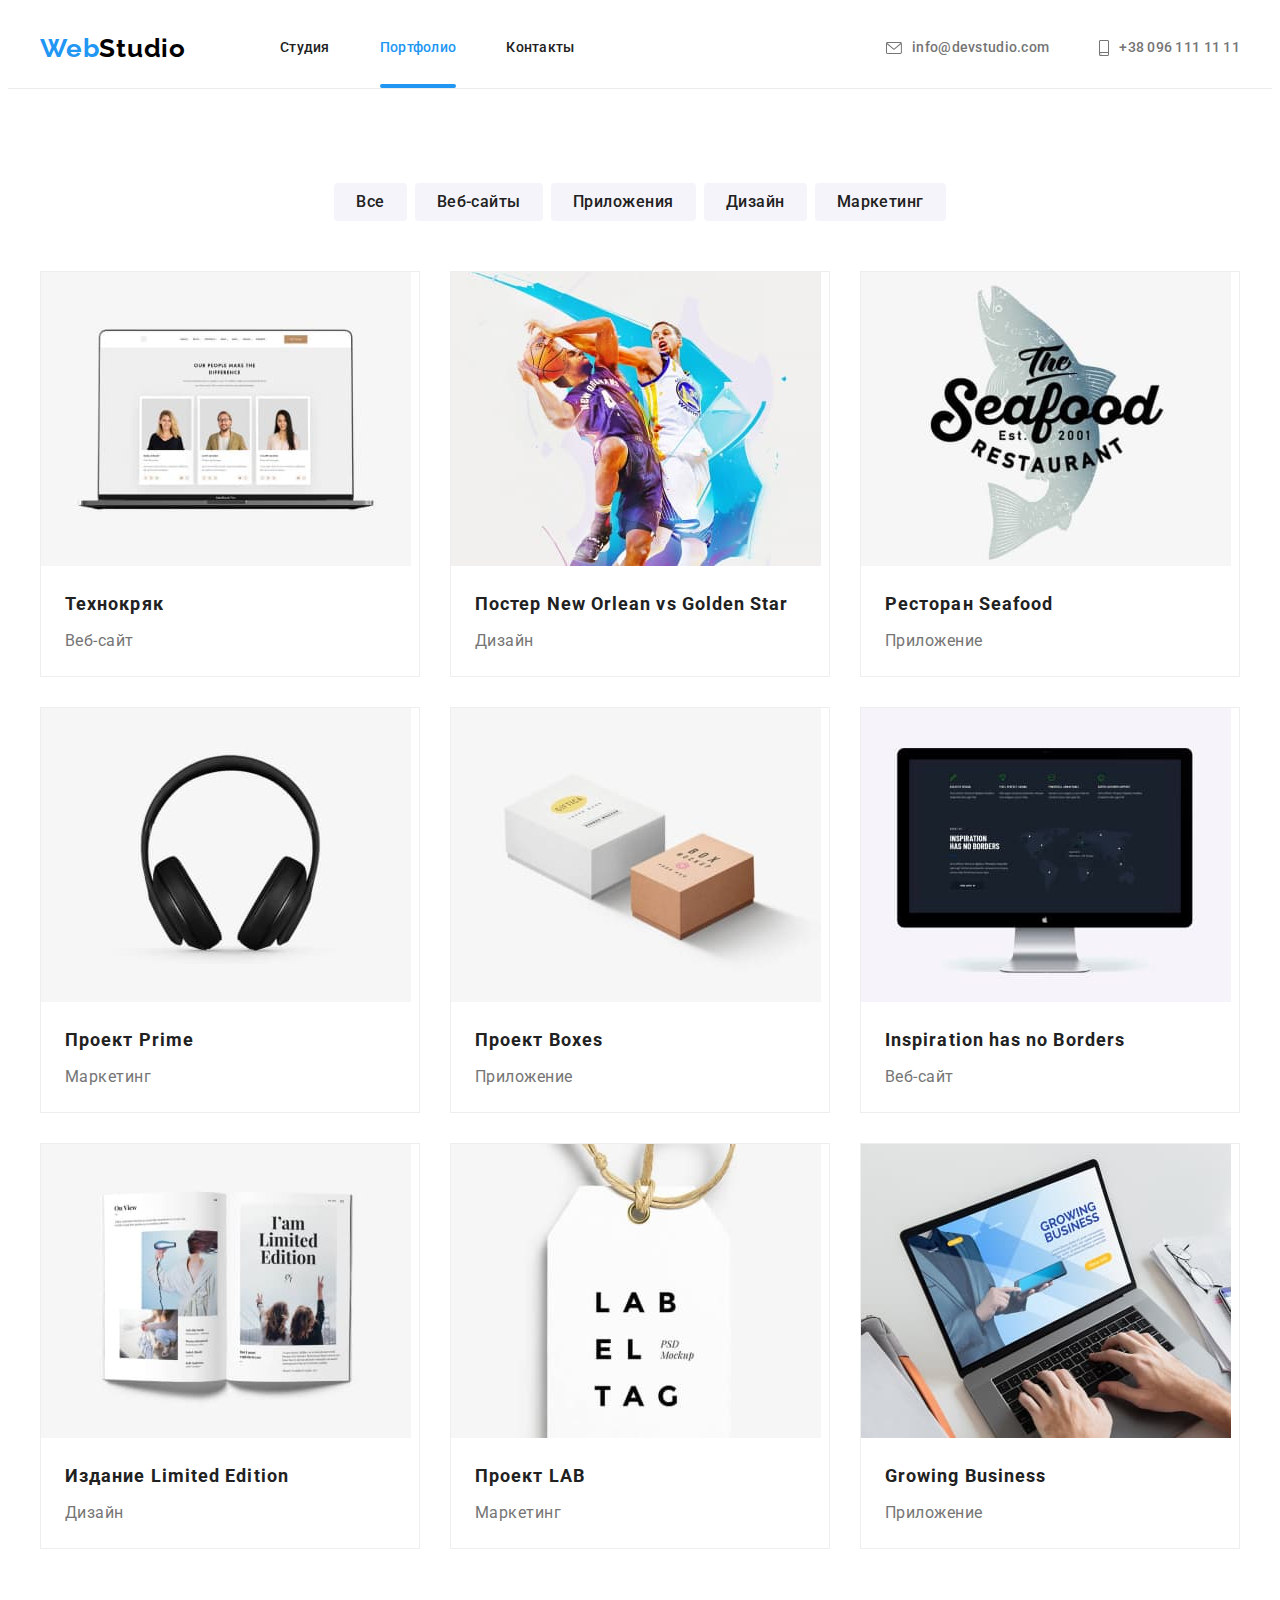
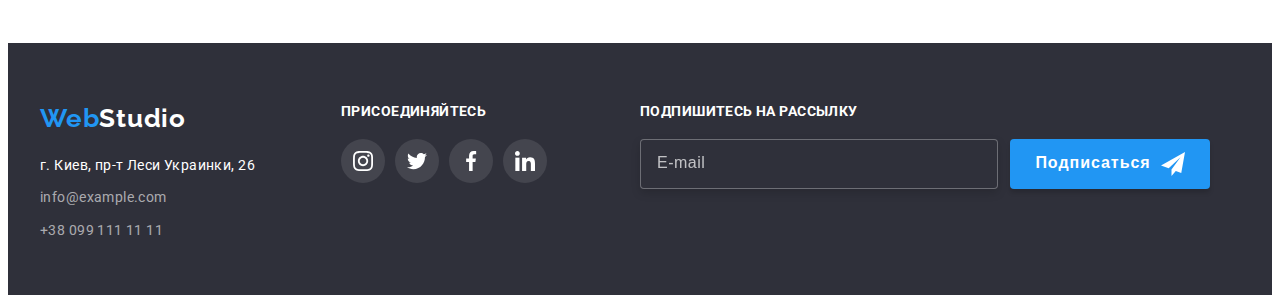
==== commit 652ee5c1: "Исправление ошибок ДЗ" ====
--- a/portfolio.html
+++ b/portfolio.html
@@ -352,16 +352,17 @@
         </div>
         <form action="#" class="footer-form">
           <p class="footer-form-head">Подпишитесь на рассылку</p>
-          <label class="footer-form-field">
-            <input
-              type="email"
-              name="email"
-              class="footer-form-input"
-              placeholder="E-mail"
-            />
-          </label>
-
-          <button type="submit" class="footer-form-btn">Подписаться</button>
+          <div class="futer-form-position">
+            <label class="footer-form-field">
+              <input
+                type="email"
+                name="email"
+                class="footer-form-input"
+                placeholder="E-mail"
+              />
+            </label>
+            <button type="submit" class="footer-form-btn">Подписаться</button>
+          </div>
         </form>
       </div>
     </footer>
--- a/css/styles.css
+++ b/css/styles.css
@@ -608,6 +608,12 @@
   color: #ffffff;
   margin-bottom: 20px;
 }
+
+.futer-form-position {
+  display: inline-flex;
+  align-items: center;
+}
+
 .footer-form-input {
   width: 358px;
   height: 50px;
@@ -616,15 +622,15 @@
   filter: drop-shadow(0px 4px 4px rgba(0, 0, 0, 0.15));
   border-radius: 4px;
   padding: 15px 16px;
-
   background-color: #2f303a;
+  margin-right: 12px;
 }
 
 .footer-form-input::placeholder {
   font-weight: 400;
   font-size: 16px;
   letter-spacing: 0.03em;
-  color: rgba(255, 255, 255, 0.6);
+  color: rgba(255, 255, 255, 0.7);
 }
 
 .footer-form-btn {
@@ -633,6 +639,7 @@
   background: #2196f3;
   box-shadow: 0px 4px 4px rgba(0, 0, 0, 0.15);
   border-radius: 4px;
+  border: none;
   font-weight: 700;
   font-size: 16px;
   letter-spacing: 0.06em;
@@ -843,7 +850,12 @@
 }
 
 .modal-form-field {
-  margin-bottom: 28px;
+  font-weight: 400;
+  font-size: 12px;
+  line-height: 14px;
+  letter-spacing: 0.01em;
+  color: #757575;
+  margin-bottom: 10px;
 }
 
 .modal-form-input-wrapper {
@@ -872,12 +884,8 @@
   height: 18px;
   transition: fill var(--duration) var(--timing-function);
 }
-.backdrop:hover {
-  border-radius: 4px solid var(--accent-color);
-  cursor: pointer;
-}
-.backdrop:hover .modal-close-btn {
-  border-radius: 4px solid var(--accent-color);
+
+.close-btn-icon:hover {
   fill: var(--accent-color);
 }
 
@@ -918,28 +926,40 @@
   display: inline-block;
   vertical-align: middle;
   content: "";
-  width: 16px;
+  width: 15px;
   height: 15px;
   cursor: pointer;
-  outline: 2px solid #212121;
-  margin-right: 10px;
-}
+  border: 2px solid rgba(33, 33, 33, 1);
+  border-radius: 2px;
+  box-sizing: border-box;
+}
+
+.modal-form-checkbox-policy::before,
+.modal-form-checkbox-policy {
+  display: inline-flex;
+  align-items: center;
+  justify-content: space-evenly;
+}
+
 .modal-form-checkbox-policy {
   font-weight: 400;
   font-size: 14px;
   line-height: 24px;
   letter-spacing: 0.03em;
   color: #757575;
+  margin-top: 20px;
 }
 
 .modal-form-checkbox:checked + .modal-form-checkbox-policy::before {
-  background: var(--accent-color);
-  border-radius: 2px;
-  outline: none;
+  border: none;
   background-image: url("../images/icon-check.svg");
   background-position: 50% 50%;
-}
-
+  border-radius: 2px solid var(--accent-color);
+}
+
+.modal-form-policy-link {
+  color: var(--accent-color);
+}
 .modal-form-btn {
   align-self: center;
   width: 200px;
